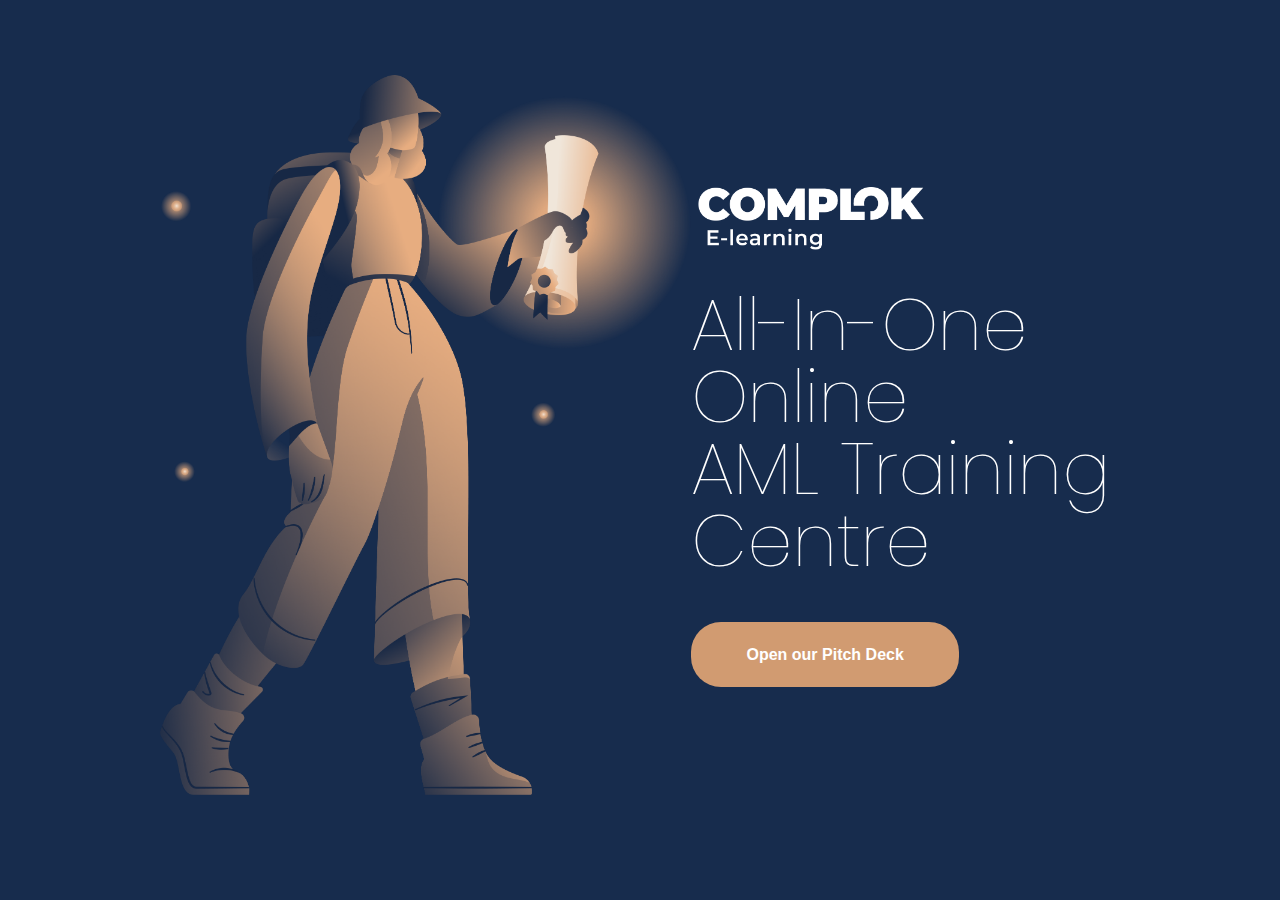
==== index.html @ acdec368 "2" ====
<!DOCTYPE html>
<html lang="en">

<head>
    <meta charset="UTF-8">
    <link rel="icon" type="image/png" href="logo.ico">
    <meta name="viewport" content="width=device-width, initial-scale=1.0">
    <title>Complok Pitch Deck</title>
    <link rel="stylesheet" href="style.css">
</head>

<body>

    <div class="landing">
        <div class="illustration">
            <img src="light.png" alt="">
        </div>

        <div class="right">
            <div class="logo">
                <img src="logo.png" alt="">
            </div>
            <div class="text">
                <h1>All-In-One Online <br>
                    AML Training Centre </h1>
            </div>
            <button class="cta">
                <a href="pitch.html">Open our Pitch Deck</a>
            </button>
        </div>

    </div>


    <script src="app.js"></script>
</body>

</html>
---- style.css ----
@import url('https://fonts.googleapis.com/css2?family=Poppins:wght@600&display=swap');

html {
   
  }
  
  *, *:before, *:after {
    box-sizing: inherit;
  }
  
  body {
    margin: 0;
    padding: 2em;
    flex-direction: column;
    background: #172C4D;
    background-size: cover;
    display: flex;
    align-items: center;
    justify-content: center;
  }

  .landing{
    display: grid;
    grid-template-columns: 1fr 1fr;
    height: 90vh;
    align-items: center;
    justify-content: center;
  }

  .right{
      color: #fff;
      display:flex;
      flex-direction: column;
      
      line-height: 1;
 
  }

  .text h1 {
   margin: 0;
   font-size: 8vmin;
   font-family: 'Poppins', sans-serif;
   font-weight: lighter;
   
  }

  .illustration img{
    height: 80vh;
    width: auto;
     
  }

  .illustration {
      padding-left: 10vw;
  }

  .logo img{
      height: 7vh;
      width: auto;
      margin-bottom: 4vh;
  }

 .cta{
     background-color: #D19B71;
     height: 7vh;
     width: 20vw;
     border-radius: 30px;
     border-style: none;
     margin-top: 5vh;
     font-weight: 550;
     font-size: 16px;
     color: #ffff;
         
 }

.cta a{
    text-decoration: none;
    color: #ffff;
}

 .cta:hover{
     cursor: pointer;
     opacity: 80%;
 }

 .pdf{
     height: 100vh;
     width: 90vw;
     overflow-x: hidden;
     
 }

 .pdf embed{
    width: 100vw;
    height: 100%;
     background-color: #172C4D;
     
     
 }
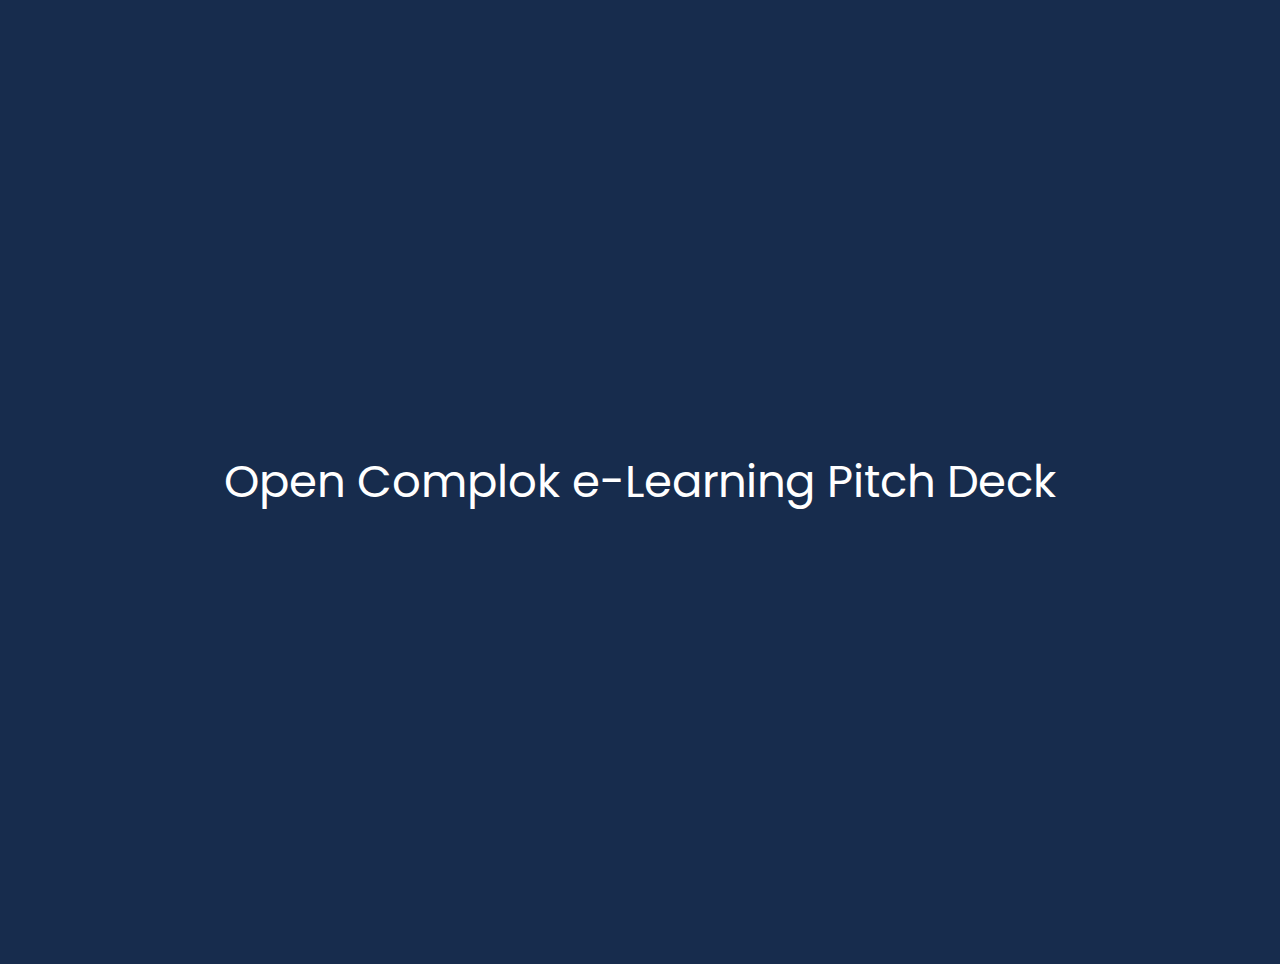
==== commit e119898c: "4" ====
--- a/index.html
+++ b/index.html
@@ -11,28 +11,14 @@
 
 <body>
 
-    <div class="landing">
-        <div class="illustration">
-            <img src="light.png" alt="">
-        </div>
 
-        <div class="right">
-            <div class="logo">
-                <img src="logo.png" alt="">
-            </div>
-            <div class="text">
-                <h1>All-In-One Online <br>
-                    AML Training Centre </h1>
-            </div>
-            <button class="cta">
-                <a href="pitch.html">Open our Pitch Deck</a>
-            </button>
-        </div>
 
+    </div class="text">
+    <h1><a href="pitch.pdf">Open Complok e-Learning Pitch Deck</a></h1>
     </div>
 
 
-    <script src="app.js"></script>
+
 </body>
 
 </html>--- a/style.css
+++ b/style.css
@@ -1,7 +1,8 @@
 @import url('https://fonts.googleapis.com/css2?family=Poppins:wght@600&display=swap');
 
 html {
-   
+  overflow-x: hidden;
+  overflow-y: hidden;
   }
   
   *, *:before, *:after {
@@ -11,91 +12,34 @@
   body {
     margin: 0;
     padding: 2em;
-    flex-direction: column;
+    height: 100vh;
     background: #172C4D;
     background-size: cover;
     display: flex;
     align-items: center;
     justify-content: center;
+    text-align: center;
   }
 
-  .landing{
-    display: grid;
-    grid-template-columns: 1fr 1fr;
-    height: 90vh;
-    align-items: center;
-    justify-content: center;
+
+
+  h1 a {
+   margin: 0;
+   font-size: 5vmin;
+   font-family: 'Poppins', sans-serif;
+   font-weight: lighter;
+   color: white;
+   text-align: center;
+   text-decoration: none;
   }
 
-  .right{
-      color: #fff;
-      display:flex;
-      flex-direction: column;
-      
-      line-height: 1;
  
-  }
 
-  .text h1 {
-   margin: 0;
-   font-size: 8vmin;
-   font-family: 'Poppins', sans-serif;
-   font-weight: lighter;
-   
-  }
-
-  .illustration img{
-    height: 80vh;
-    width: auto;
-     
-  }
-
-  .illustration {
-      padding-left: 10vw;
-  }
-
-  .logo img{
-      height: 7vh;
-      width: auto;
-      margin-bottom: 4vh;
-  }
-
- .cta{
-     background-color: #D19B71;
-     height: 7vh;
-     width: 20vw;
-     border-radius: 30px;
-     border-style: none;
-     margin-top: 5vh;
-     font-weight: 550;
-     font-size: 16px;
-     color: #ffff;
-         
- }
-
-.cta a{
-    text-decoration: none;
-    color: #ffff;
-}
-
- .cta:hover{
+ h1 a:hover{
      cursor: pointer;
-     opacity: 80%;
- }
-
- .pdf{
-     height: 100vh;
-     width: 90vw;
-     overflow-x: hidden;
-     
- }
-
- .pdf embed{
-    width: 100vw;
-    height: 100%;
-     background-color: #172C4D;
-     
-     
+     color:#D19B71;
  }
 
 
+
+
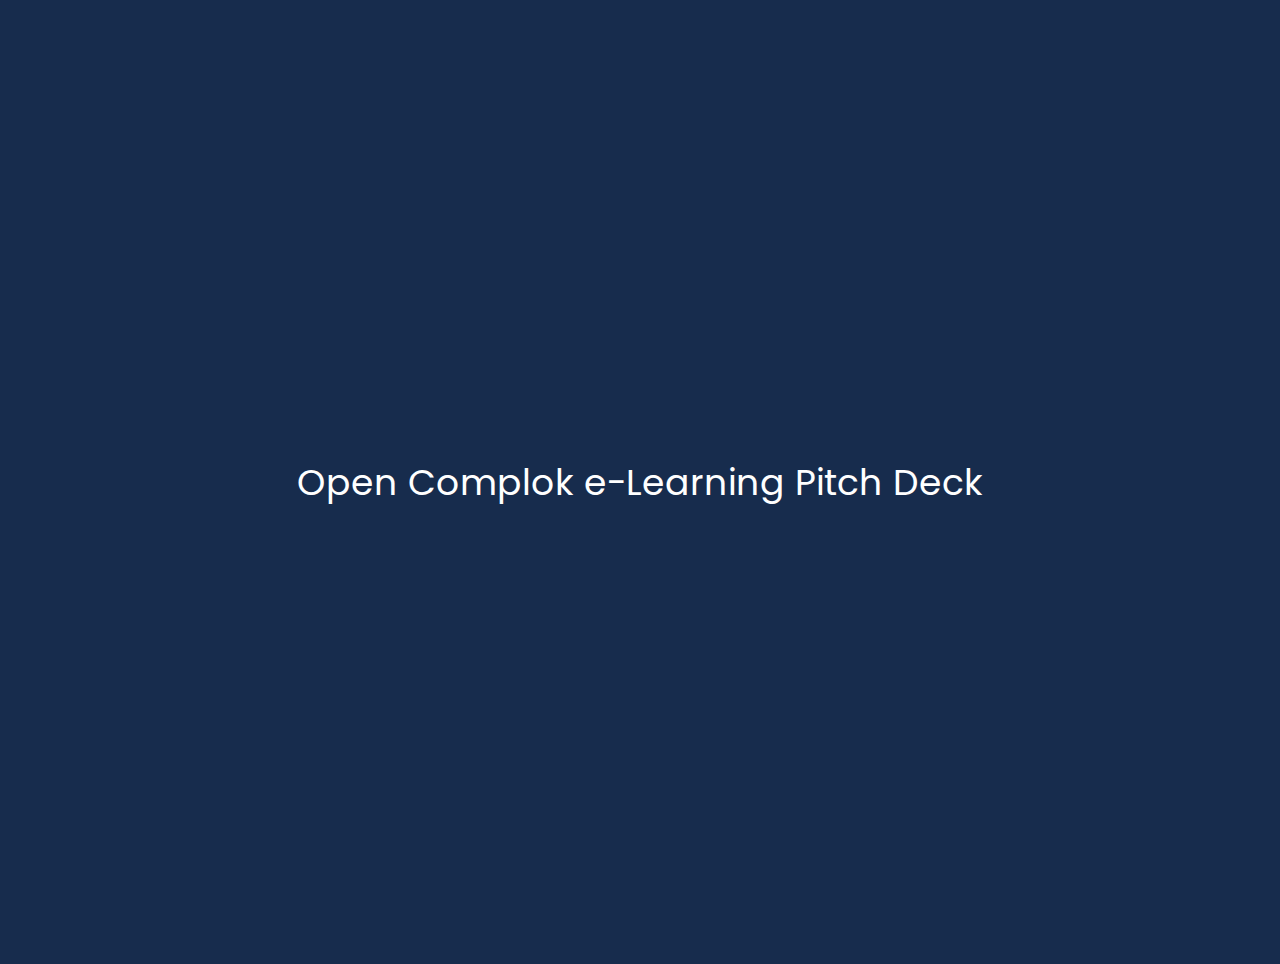
==== commit 65552173: "5" ====
--- a/index.html
+++ b/index.html
@@ -14,11 +14,11 @@
 
 
     </div class="text">
-    <h1><a href="pitch.pdf">Open Complok e-Learning Pitch Deck</a></h1>
+    <h1><a onclick="loader" href="pitch.pdf">Open Complok e-Learning Pitch Deck</a></h1>
     </div>
 
 
-
+    <script src="index.js"></script>
 </body>
 
 </html>--- a/style.css
+++ b/style.css
@@ -25,7 +25,7 @@
 
   h1 a {
    margin: 0;
-   font-size: 5vmin;
+   font-size: 4vmin;
    font-family: 'Poppins', sans-serif;
    font-weight: lighter;
    color: white;
@@ -40,6 +40,32 @@
      color:#D19B71;
  }
 
+ .loader {
+    height: 100%;
+    width: 100%;
+    background-color: #172C4D;
+    position: fixed;
+    top: 50%;
+    left: 50%;
+    -webkit-transform: translate(-50%, -50%);
+            transform: translate(-50%, -50%);
+    z-index: 999;
+    -webkit-transition: all ease-out 0.3s;
+    transition: all ease-out 0.3s;
+    -webkit-transition-delay: 0.5s;
+            transition-delay: 0.5s;
+  }
+  
+  .loader__gif {
+      height: 70vh;
+      width: auto;
+    position: absolute;
+    top: 50%;
+    left: 50%;
+    -webkit-transform: translate(-50%, -50%);
+            transform: translate(-50%, -50%);
+  }
 
 
 
+
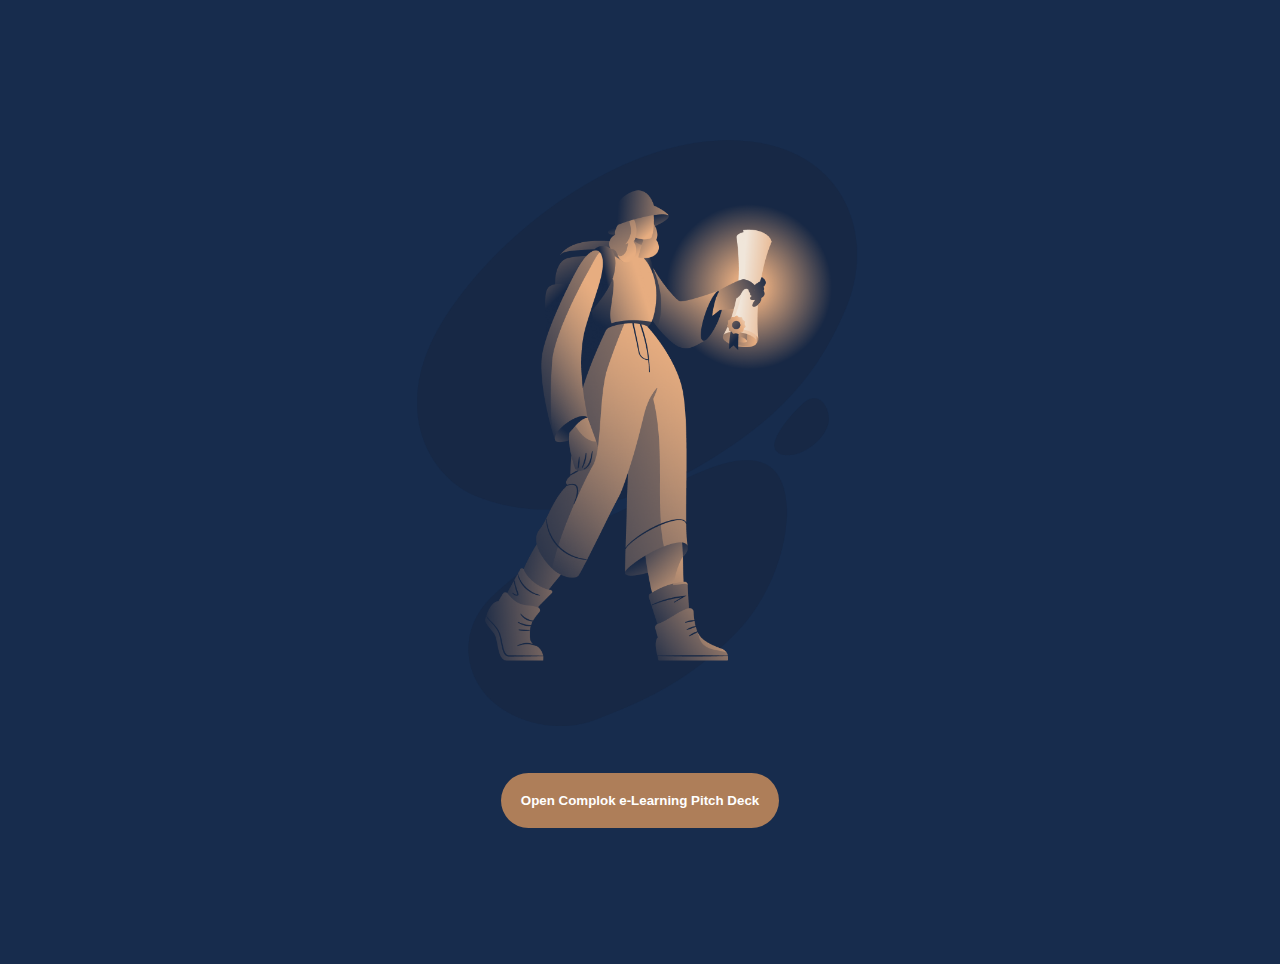
==== commit 169ab791: "8" ====
--- a/index.html
+++ b/index.html
@@ -7,18 +7,38 @@
     <meta name="viewport" content="width=device-width, initial-scale=1.0">
     <title>Complok Pitch Deck</title>
     <link rel="stylesheet" href="style.css">
+    <script src="https://ajax.googleapis.com/ajax/libs/jquery/3.1.1/jquery.min.js"></script>
+    <script>
+
+        $(document).ready(function () {
+            var myVar;
+            $("#myDiv").click(function () {
+                myFunction(this);
+            });
+
+            function myFunction(div) {
+                $("#loader").toggle();
+                $(div).toggle();
+
+            }
+
+        });
+    </script>
 </head>
 
 <body>
 
+    <div class="illustration">
+        <img src="light.png" alt="">
+    </div>
+    </div class="text">
+
+    <button><a href="pitch.pdf#toolbar=0">Open Complok e-Learning Pitch Deck</a></button>
 
 
-    </div class="text">
-    <h1><a onclick="loader" href="pitch.pdf">Open Complok e-Learning Pitch Deck</a></h1>
-    </div>
 
 
-    <script src="index.js"></script>
+
 </body>
 
 </html>--- a/style.css
+++ b/style.css
@@ -16,12 +16,17 @@
     background: #172C4D;
     background-size: cover;
     display: flex;
+    flex-direction: column;
     align-items: center;
     justify-content: center;
     text-align: center;
+    font-family: 'Poppins', sans-serif;
   }
 
-
+.illustration img{
+    height: 70vh;
+    width: auto;
+}
 
   h1 a {
    margin: 0;
@@ -35,37 +40,27 @@
 
  
 
- h1 a:hover{
-     cursor: pointer;
-     color:#D19B71;
+
+
+ button{
+     
+     padding: 20px;
+     color: white;
+     background-color: #ae7e59;
+     border-style: none;
+     border-radius: 30px;
+     margin-top: 0;
  }
 
- .loader {
-    height: 100%;
-    width: 100%;
-    background-color: #172C4D;
-    position: fixed;
-    top: 50%;
-    left: 50%;
-    -webkit-transform: translate(-50%, -50%);
-            transform: translate(-50%, -50%);
-    z-index: 999;
-    -webkit-transition: all ease-out 0.3s;
-    transition: all ease-out 0.3s;
-    -webkit-transition-delay: 0.5s;
-            transition-delay: 0.5s;
-  }
-  
-  .loader__gif {
-      height: 70vh;
-      width: auto;
-    position: absolute;
-    top: 50%;
-    left: 50%;
-    -webkit-transform: translate(-50%, -50%);
-            transform: translate(-50%, -50%);
-  }
+ button:hover{
+    cursor: pointer;
+    opacity: 80%;
+}
+
+button a{
+    text-decoration: none;
+    color:white;
+    font-weight: 600;
+}
 
 
-
-
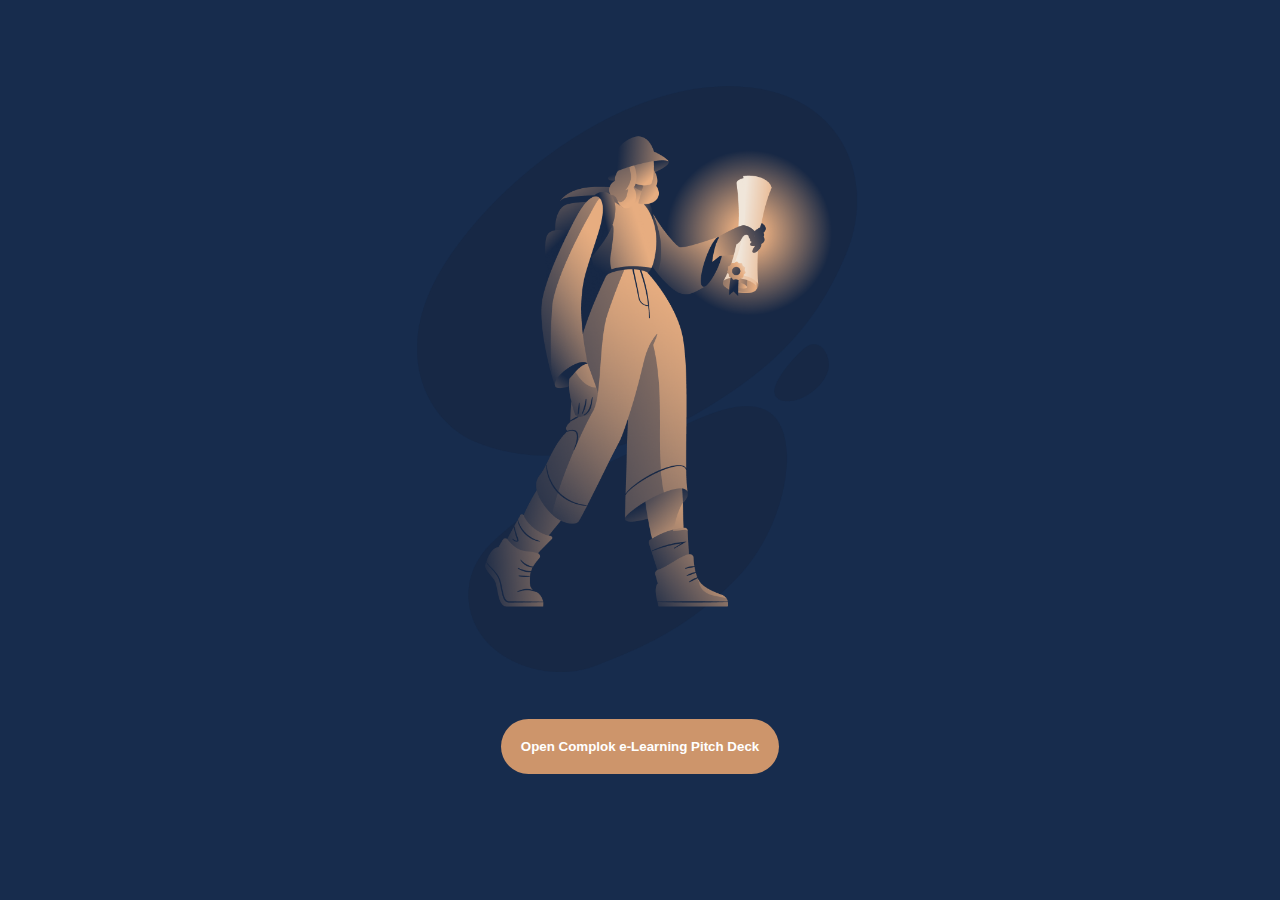
==== commit cd80121e: "1" ====
--- a/index.html
+++ b/index.html
@@ -7,23 +7,7 @@
     <meta name="viewport" content="width=device-width, initial-scale=1.0">
     <title>Complok Pitch Deck</title>
     <link rel="stylesheet" href="style.css">
-    <script src="https://ajax.googleapis.com/ajax/libs/jquery/3.1.1/jquery.min.js"></script>
-    <script>
 
-        $(document).ready(function () {
-            var myVar;
-            $("#myDiv").click(function () {
-                myFunction(this);
-            });
-
-            function myFunction(div) {
-                $("#loader").toggle();
-                $(div).toggle();
-
-            }
-
-        });
-    </script>
 </head>
 
 <body>
@@ -36,9 +20,6 @@
     <button><a href="pitch.pdf#toolbar=0">Open Complok e-Learning Pitch Deck</a></button>
 
 
-
-
-
 </body>
 
 </html>--- a/style.css
+++ b/style.css
@@ -11,8 +11,8 @@
   
   body {
     margin: 0;
-    padding: 2em;
-    height: 100vh;
+    padding-bottom: 2vh;
+    height: 95vh;
     background: #172C4D;
     background-size: cover;
     display: flex;
@@ -39,14 +39,11 @@
   }
 
  
-
-
-
  button{
      
      padding: 20px;
      color: white;
-     background-color: #ae7e59;
+     background-color: #cd956b;
      border-style: none;
      border-radius: 30px;
      margin-top: 0;
